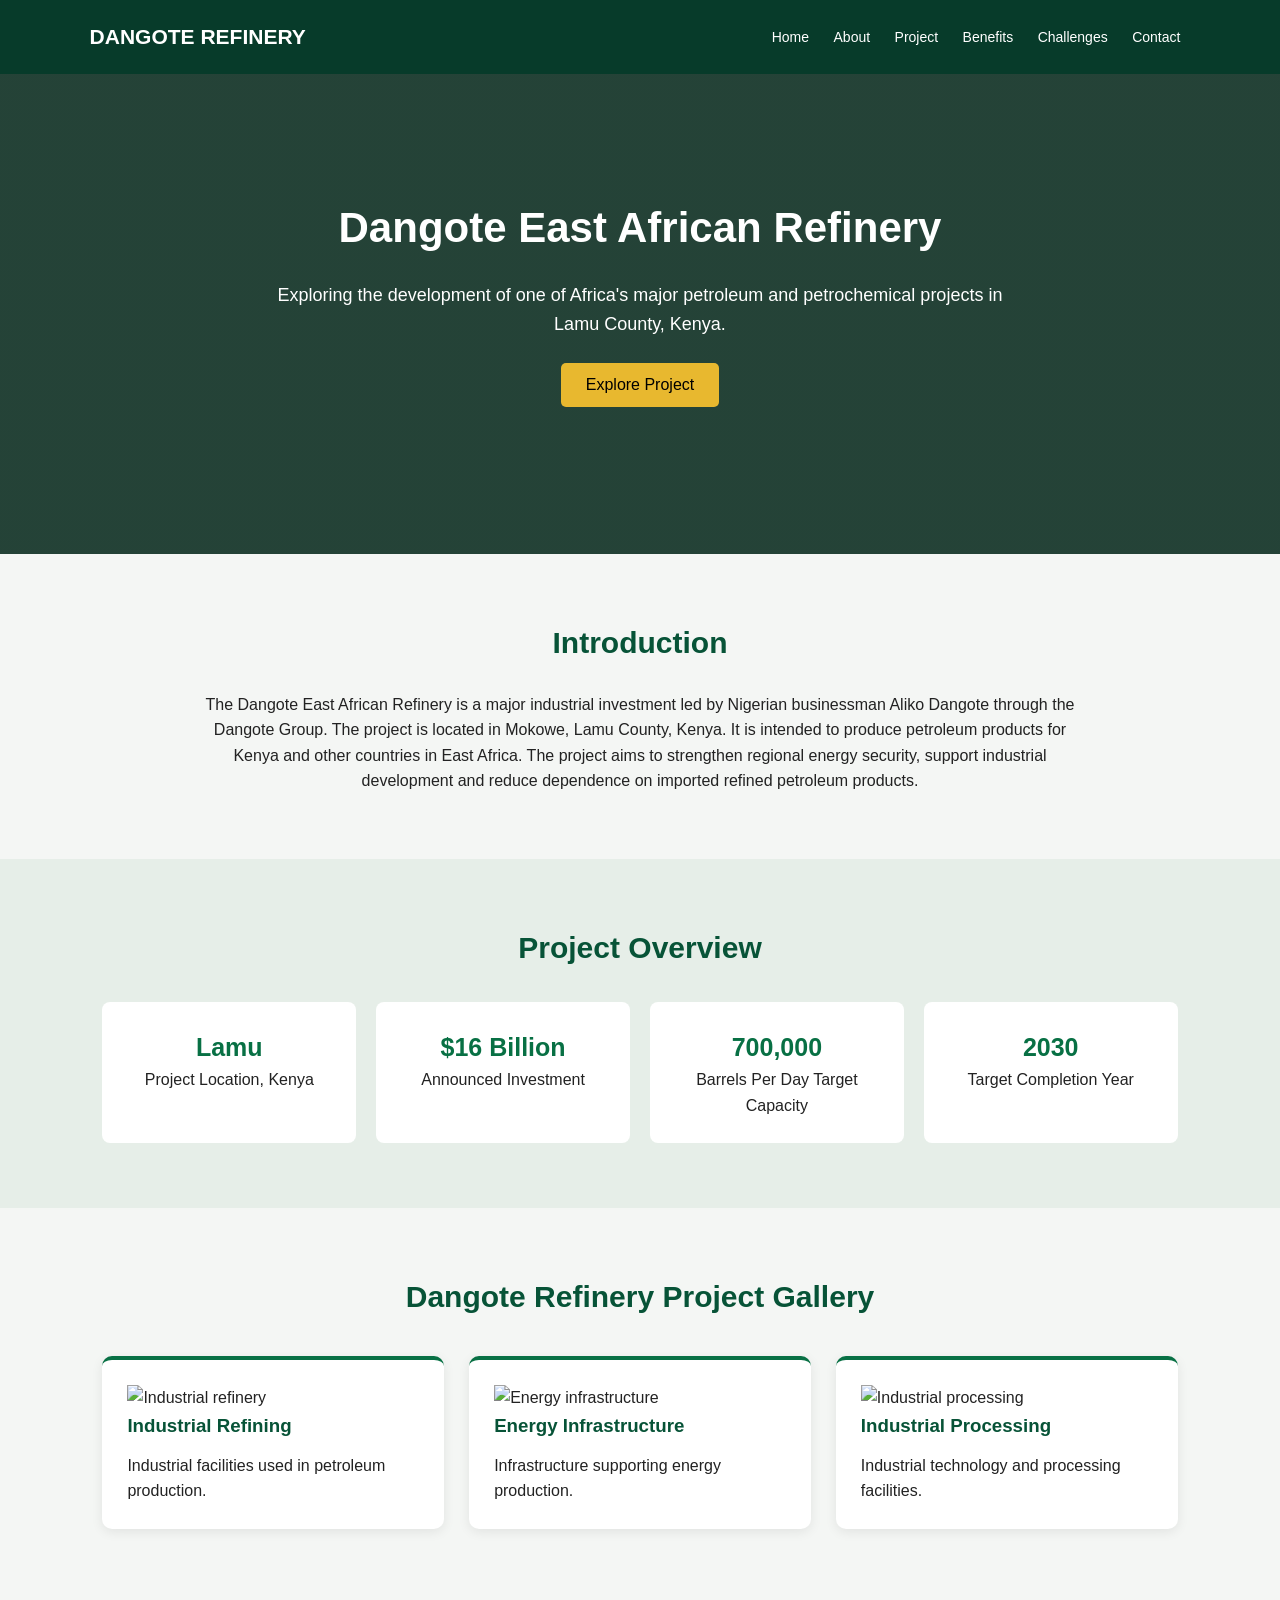
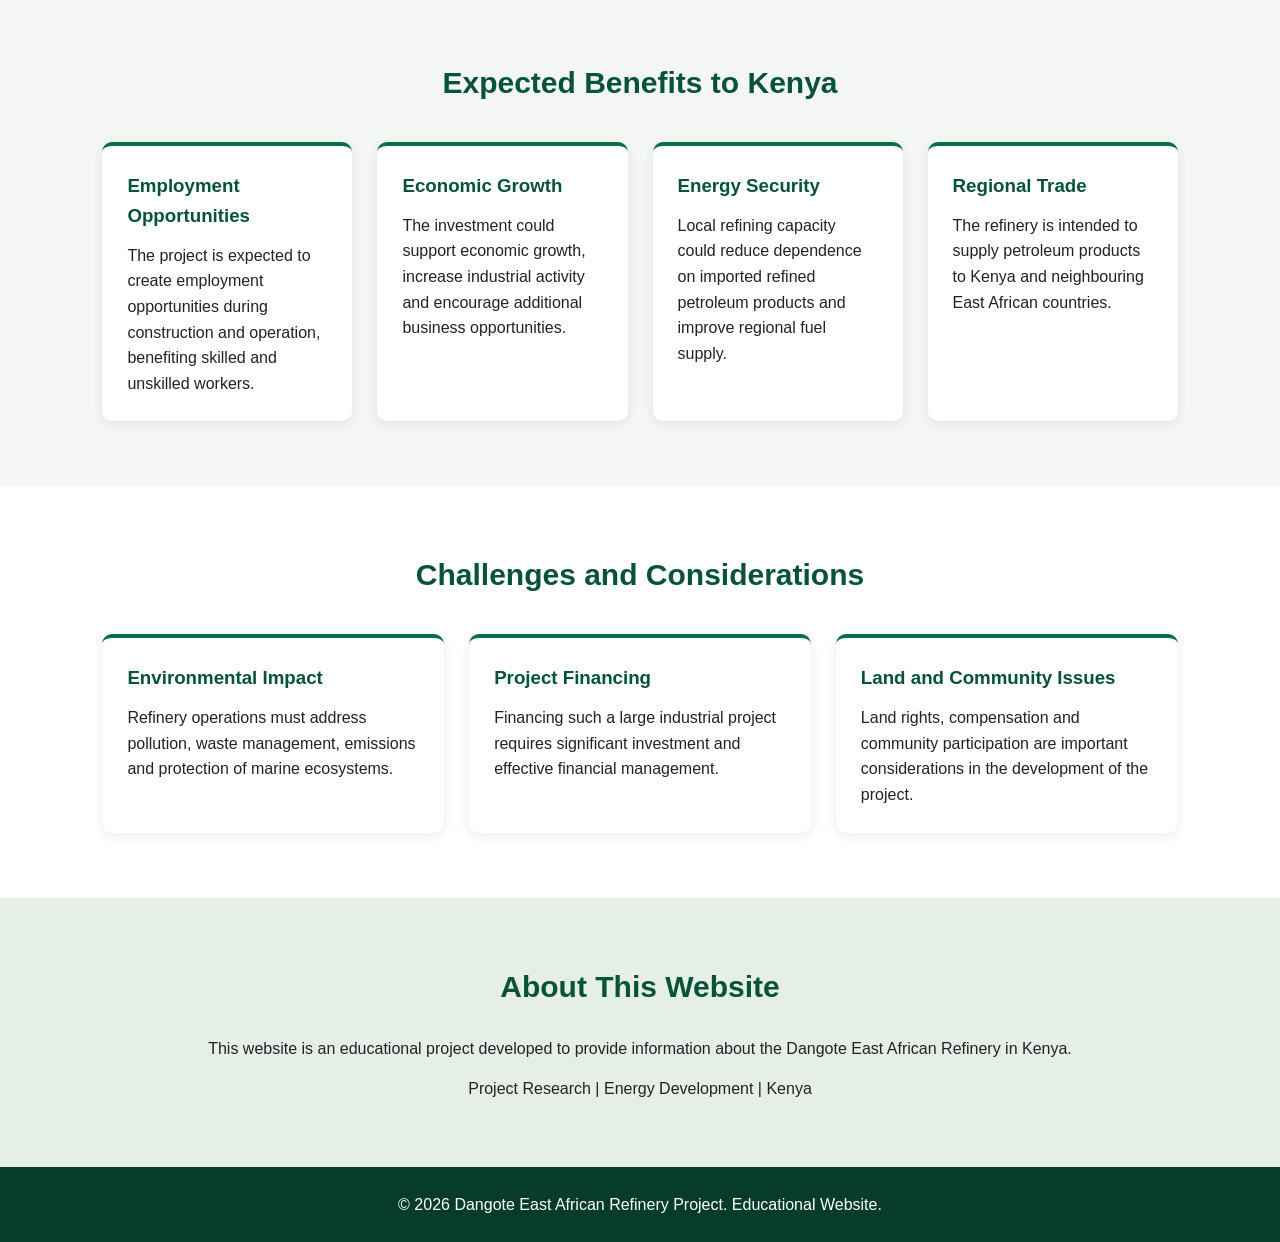
==== index.html @ 7152040c "first commit" ====
<!DOCTYPE html>
<html lang="en">
<head>
    <meta charset="UTF-8">
    <meta name="viewport" content="width=device-width, initial-scale=1.0">
    <title>Dangote East African Refinery | Kenya</title>

    <style>
        * {
            margin: 0;
            padding: 0;
            box-sizing: border-box;
            scroll-behavior: smooth;
        }

        body {
            font-family: Arial, sans-serif;
            background-color: #f4f6f4;
            color: #222;
            line-height: 1.6;
        }

        header {
            background-color: #073b2a;
            color: white;
            padding: 20px 7%;
            display: flex;
            justify-content: space-between;
            align-items: center;
            flex-wrap: wrap;
        }

        header h2 {
            font-size: 21px;
        }

        nav a {
            color: white;
            text-decoration: none;
            margin: 0 10px;
            font-size: 14px;
        }

        nav a:hover {
            color: #f5c542;
        }

        .hero {
            min-height: 480px;
            background: linear-gradient(
                rgba(0, 35, 22, 0.85),
                rgba(0, 35, 22, 0.85)
            ), url();

            background-size: cover;
            background-position: center;
            color: white;
            text-align: center;
            padding: 120px 20px;
        }

        .hero h1 {
            font-size: 42px;
            margin-bottom: 20px;
        }

        .hero p {
            font-size: 18px;
            max-width: 750px;
            margin: auto;
        }

        .hero button {
            margin-top: 25px;
            padding: 13px 25px;
            background-color: #e8b82f;
            border: none;
            border-radius: 5px;
            font-size: 16px;
            cursor: pointer;
        }

        .hero button:hover {
            background-color: white;
        }

        section {
            padding: 65px 8%;
        }

        section h2 {
            text-align: center;
            color: #075337;
            font-size: 30px;
            margin-bottom: 25px;
        }

        .intro {
            text-align: center;
            max-width: 900px;
            margin: auto;
        }

        .cards {
            display: grid;
            grid-template-columns: repeat(auto-fit, minmax(220px, 1fr));
            gap: 25px;
            margin-top: 35px;
        }

        .card {
            background: white;
            padding: 25px;
            border-radius: 10px;
            box-shadow: 0 3px 12px rgba(0,0,0,0.08);
            border-top: 4px solid #087044;
        }

        .card h3 {
            color: #075337;
            margin-bottom: 12px;
        }

        .facts {
            background-color: #e6eee8;
        }

        .project-info {
            display: grid;
            grid-template-columns: repeat(auto-fit, minmax(180px, 1fr));
            gap: 20px;
            text-align: center;
            margin-top: 30px;
        }

        .fact {
            background: white;
            padding: 25px;
            border-radius: 8px;
        }

        .fact h3 {
            color: #087044;
            font-size: 25px;
        }

        .challenges {
            background-color: white;
        }

        .contact {
            background-color: #e6eee8;
            text-align: center;
        }

        footer {
            background-color: #073b2a;
            color: white;
            text-align: center;
            padding: 25px;
        }

        @media(max-width: 700px) {
            header {
                flex-direction: column;
                gap: 15px;
            }

            nav {
                text-align: center;
            }

            nav a {
                display: inline-block;
                margin: 5px;
            }

            .hero h1 {
                font-size: 30px;
            }
        }
    </style>
</head>

<body>

    <!-- Navigation -->
    <header>
        <h2>DANGOTE REFINERY</h2>

        <nav>
            <a href="#home">Home</a>
            <a href="#about">About</a>
            <a href="#project">Project</a>
            <a href="#benefits">Benefits</a>
            <a href="#challenges">Challenges</a>
            <a href="#contact">Contact</a>
        </nav>
    </header>

    <!-- Homepage -->
    <div class="hero" id="home">
        <h1>Dangote East African Refinery</h1>

        <p>
            Exploring the development of one of Africa's
            major petroleum and petrochemical projects
            in Lamu County, Kenya.
        </p>

        <button onclick="document.getElementById('about').scrollIntoView()">
            Explore Project
        </button>
    </div>

    <!-- Introduction -->
    <section id="about">
        <h2>Introduction</h2>

        <div class="intro">
            <p>
                The Dangote East African Refinery is a major
                industrial investment led by Nigerian businessman
                Aliko Dangote through the Dangote Group.

                The project is located in Mokowe, Lamu County,
                Kenya. It is intended to produce petroleum products
                for Kenya and other countries in East Africa.

                The project aims to strengthen regional energy
                security, support industrial development and
                reduce dependence on imported refined petroleum
                products.
            </p>
        </div>
    </section>

    <!-- Project Information -->
    <section class="facts" id="project">
        <h2>Project Overview</h2>

        <div class="project-info">

            <div class="fact">
                <h3>Lamu</h3>
                <p>Project Location, Kenya</p>
            </div>

            <div class="fact">
                <h3>$16 Billion</h3>
                <p>Announced Investment</p>
            </div>

            <div class="fact">
                <h3>700,000</h3>
                <p>Barrels Per Day Target Capacity</p>
            </div>

            <div class="fact">
                <h3>2030</h3>
                <p>Target Completion Year</p>
            </div>

        </div>
    </section>
<!-- REFINERY PROJECT GALLERY -->
<section id="gallery">

    <h2>Dangote Refinery Project Gallery</h2>

    <div class="cards">

        <div class="card">
            <img src="https://images.unsplash.com/photo-1513828583688-c52646e2e2af?w=800"
                 alt="Industrial refinery"
                 style="width:100%; height:230px; object-fit:cover;">

            <h3>Industrial Refining</h3>
            <p>Industrial facilities used in petroleum production.</p>
        </div>

        <div class="card">
            <img src="https://images.unsplash.com/photo-1473341304170-971dccb5ac1e?w=800"
                 alt="Energy infrastructure"
                 style="width:100%; height:230px; object-fit:cover;">

            <h3>Energy Infrastructure</h3>
            <p>Infrastructure supporting energy production.</p>
        </div>

        <div class="card">
            <img src="https://images.unsplash.com/photo-1567789884554-0b844b597180?w=800"
                 alt="Industrial processing"
                 style="width:100%; height:230px; object-fit:cover;">

            <h3>Industrial Processing</h3>
            <p>Industrial technology and processing facilities.</p>
        </div>

    </div>

</section>
    <!-- Benefits -->
    <section id="benefits">
        <h2>Expected Benefits to Kenya</h2>

        <div class="cards">

            <div class="card">
                <h3>Employment Opportunities</h3>
                <p>
                    The project is expected to create employment
                    opportunities during construction and
                    operation, benefiting skilled and unskilled workers.
                </p>
            </div>

            <div class="card">
                <h3>Economic Growth</h3>
                <p>
                    The investment could support economic growth,
                    increase industrial activity and encourage
                    additional business opportunities.
                </p>
            </div>

            <div class="card">
                <h3>Energy Security</h3>
                <p>
                    Local refining capacity could reduce dependence
                    on imported refined petroleum products and
                    improve regional fuel supply.
                </p>
            </div>

            <div class="card">
                <h3>Regional Trade</h3>
                <p>
                    The refinery is intended to supply petroleum
                    products to Kenya and neighbouring East African
                    countries.
                </p>
            </div>

        </div>
    </section>

    <!-- Challenges -->
    <section class="challenges" id="challenges">
        <h2>Challenges and Considerations</h2>

        <div class="cards">

            <div class="card">
                <h3>Environmental Impact</h3>
                <p>
                    Refinery operations must address pollution,
                    waste management, emissions and protection
                    of marine ecosystems.
                </p>
            </div>

            <div class="card">
                <h3>Project Financing</h3>
                <p>
                    Financing such a large industrial project
                    requires significant investment and effective
                    financial management.
                </p>
            </div>

            <div class="card">
                <h3>Land and Community Issues</h3>
                <p>
                    Land rights, compensation and community
                    participation are important considerations
                    in the development of the project.
                </p>
            </div>

        </div>
    </section>

    <!-- Contact -->
    <section class="contact" id="contact">
        <h2>About This Website</h2>

        <p>
            This website is an educational project developed
            to provide information about the Dangote East
            African Refinery in Kenya.
        </p>

        <p style="margin-top:15px;">
            Project Research | Energy Development | Kenya
        </p>
    </section>

    <!-- Footer -->
    <footer>
        <p>
            &copy; 2026 Dangote East African Refinery Project.
            Educational Website.
        </p>
    </footer>

</body>
</html>
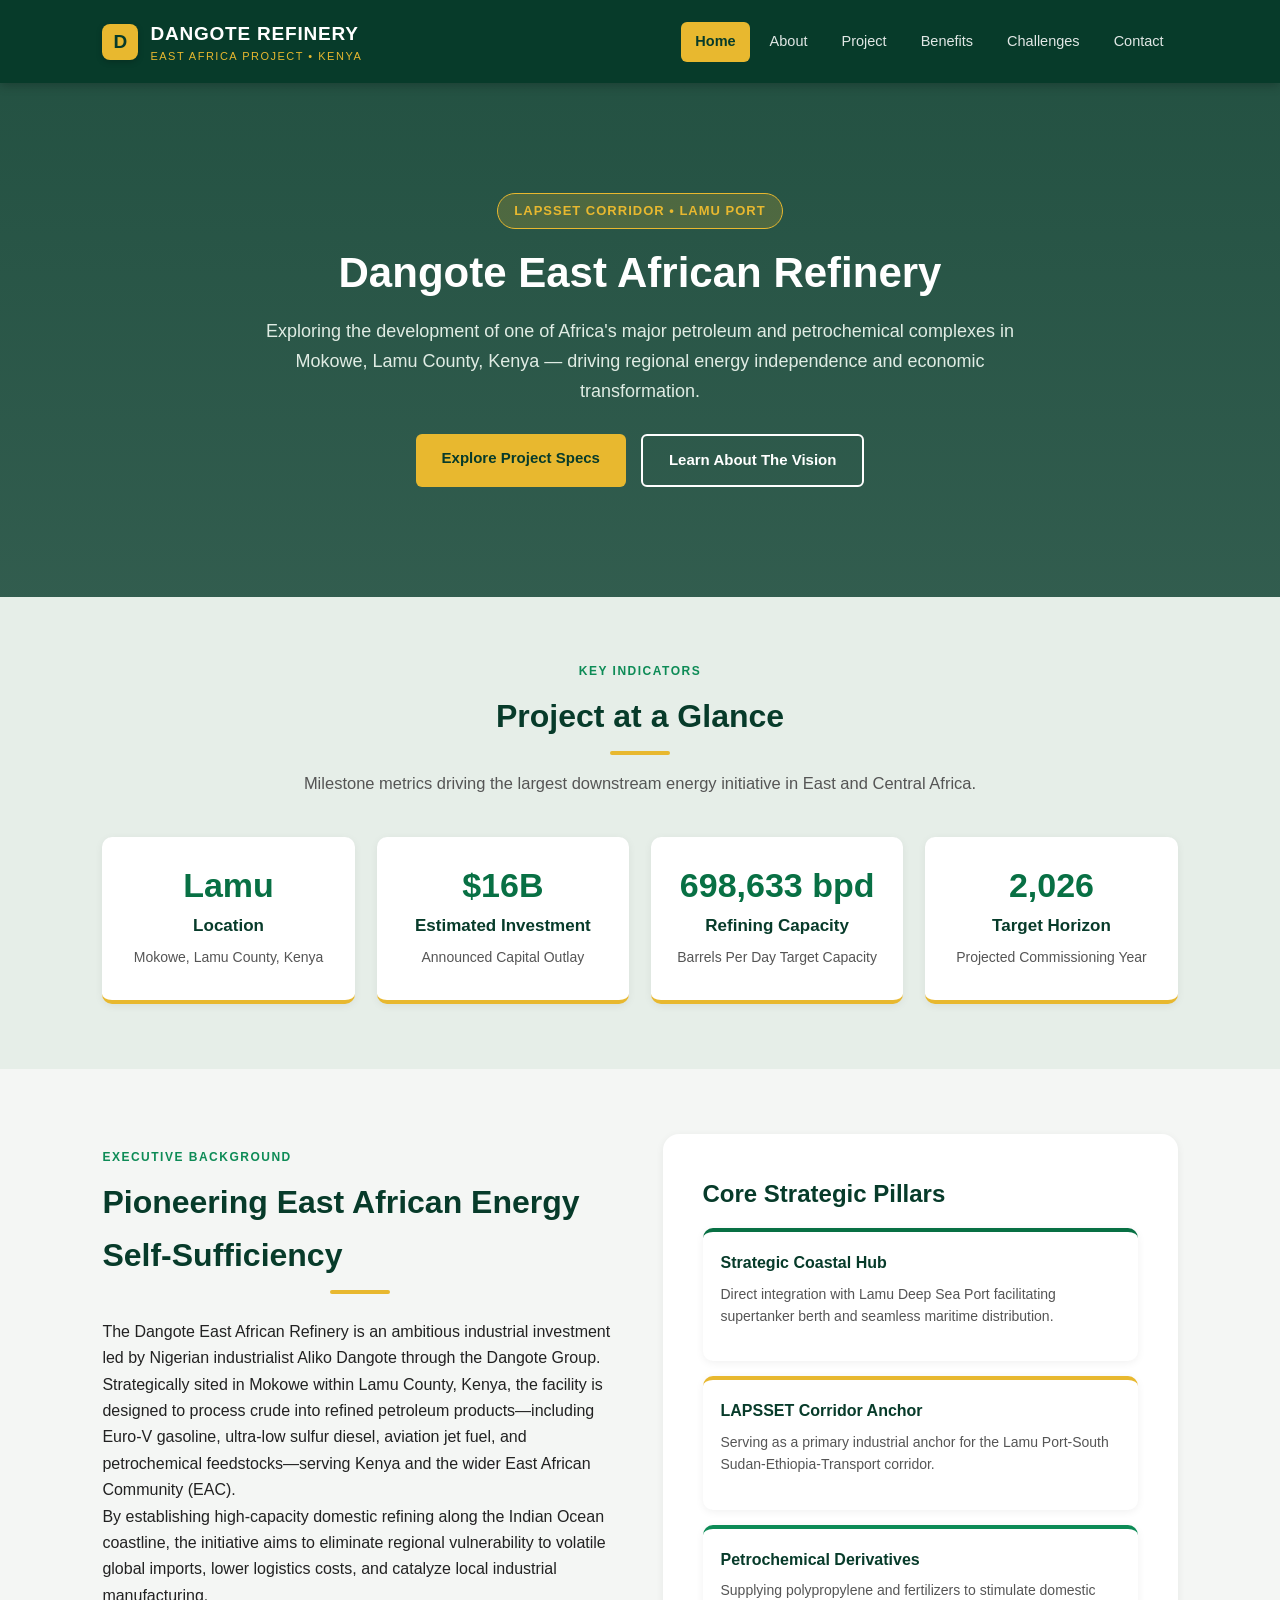
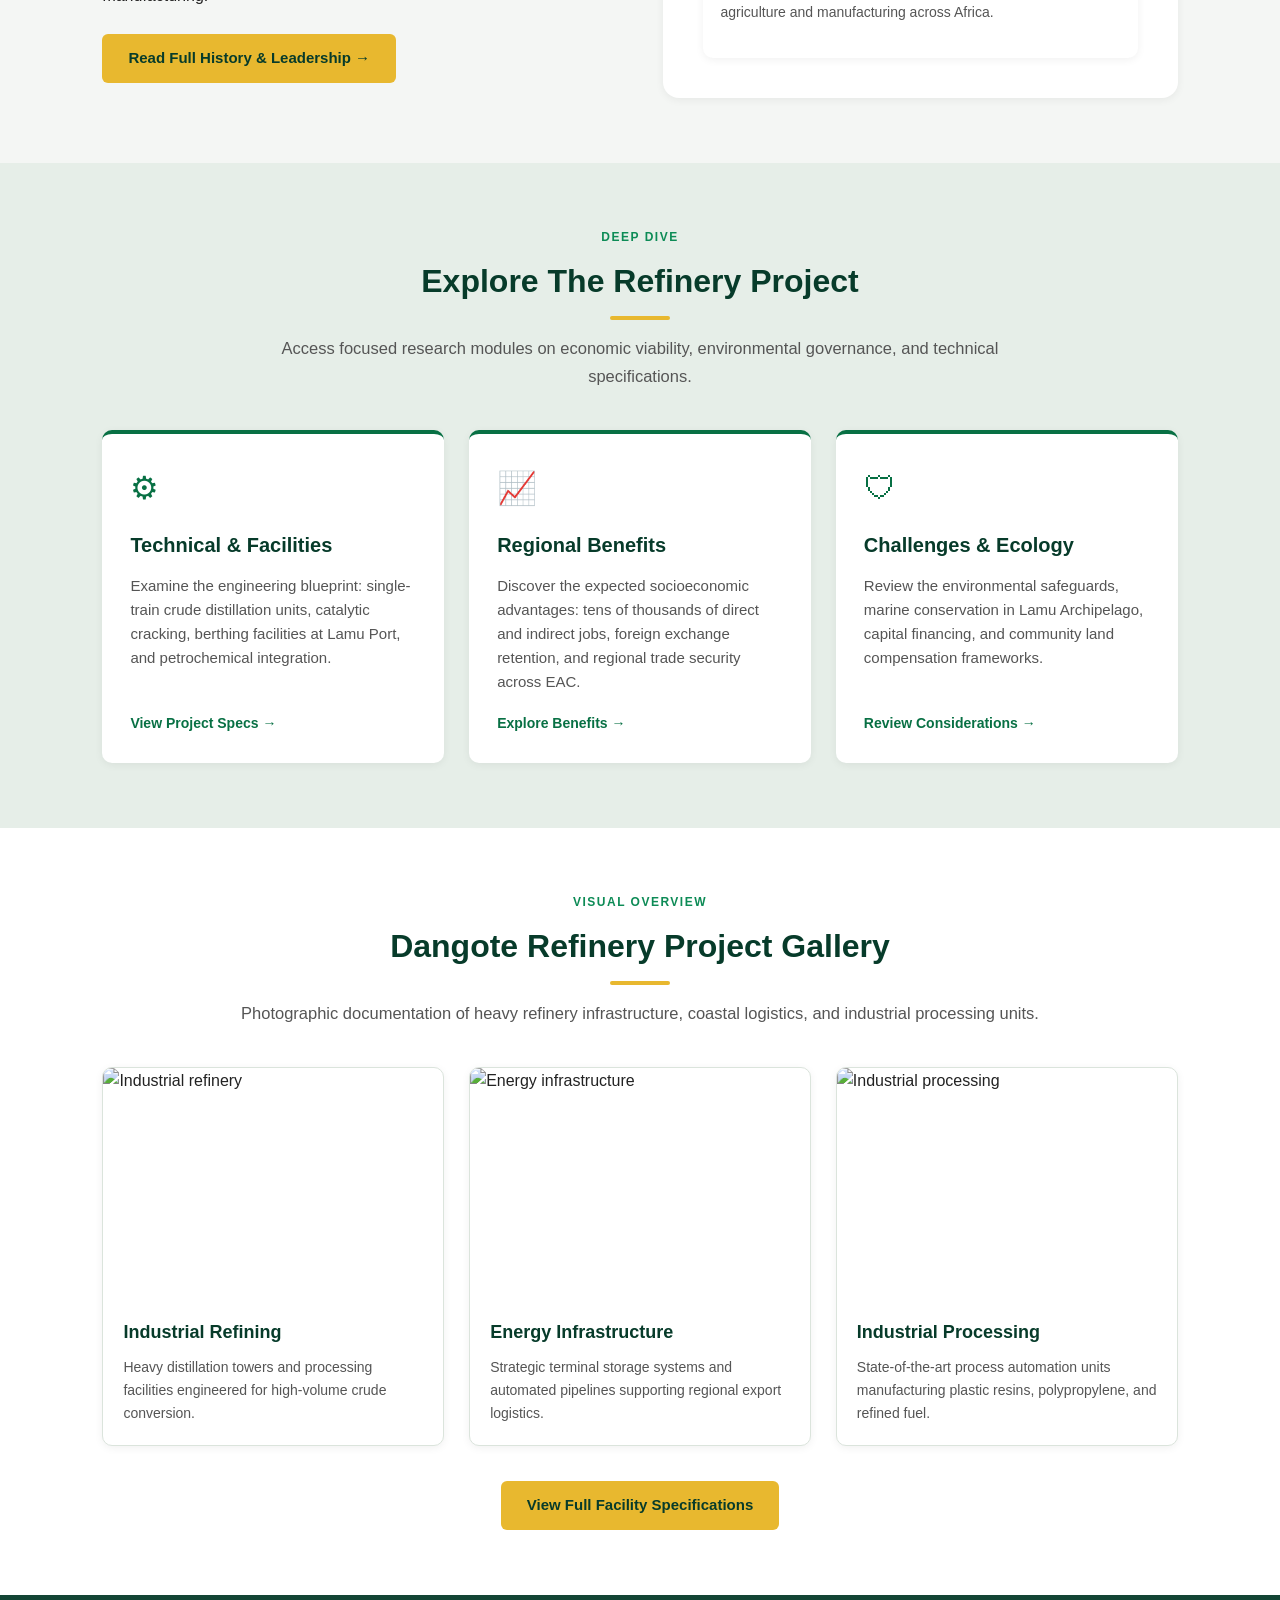
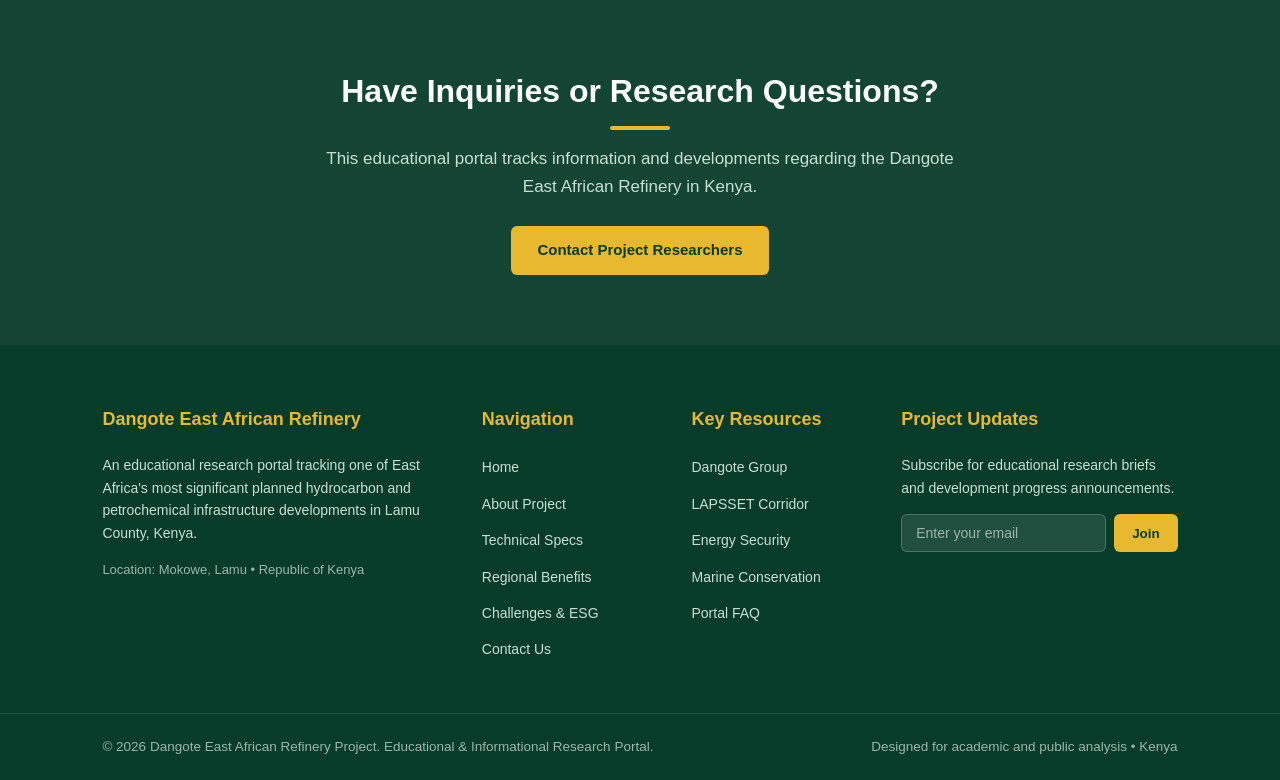
==== commit 236f7af0: "update code" ====
--- a/index.html
+++ b/index.html
@@ -4,405 +4,292 @@
     <meta charset="UTF-8">
     <meta name="viewport" content="width=device-width, initial-scale=1.0">
     <title>Dangote East African Refinery | Kenya</title>
-
-    <style>
-        * {
-            margin: 0;
-            padding: 0;
-            box-sizing: border-box;
-            scroll-behavior: smooth;
-        }
-
-        body {
-            font-family: Arial, sans-serif;
-            background-color: #f4f6f4;
-            color: #222;
-            line-height: 1.6;
-        }
-
-        header {
-            background-color: #073b2a;
-            color: white;
-            padding: 20px 7%;
-            display: flex;
-            justify-content: space-between;
-            align-items: center;
-            flex-wrap: wrap;
-        }
-
-        header h2 {
-            font-size: 21px;
-        }
-
-        nav a {
-            color: white;
-            text-decoration: none;
-            margin: 0 10px;
-            font-size: 14px;
-        }
-
-        nav a:hover {
-            color: #f5c542;
-        }
-
-        .hero {
-            min-height: 480px;
-            background: linear-gradient(
-                rgba(0, 35, 22, 0.85),
-                rgba(0, 35, 22, 0.85)
-            ), url();
-
-            background-size: cover;
-            background-position: center;
-            color: white;
-            text-align: center;
-            padding: 120px 20px;
-        }
-
-        .hero h1 {
-            font-size: 42px;
-            margin-bottom: 20px;
-        }
-
-        .hero p {
-            font-size: 18px;
-            max-width: 750px;
-            margin: auto;
-        }
-
-        .hero button {
-            margin-top: 25px;
-            padding: 13px 25px;
-            background-color: #e8b82f;
-            border: none;
-            border-radius: 5px;
-            font-size: 16px;
-            cursor: pointer;
-        }
-
-        .hero button:hover {
-            background-color: white;
-        }
-
-        section {
-            padding: 65px 8%;
-        }
-
-        section h2 {
-            text-align: center;
-            color: #075337;
-            font-size: 30px;
-            margin-bottom: 25px;
-        }
-
-        .intro {
-            text-align: center;
-            max-width: 900px;
-            margin: auto;
-        }
-
-        .cards {
-            display: grid;
-            grid-template-columns: repeat(auto-fit, minmax(220px, 1fr));
-            gap: 25px;
-            margin-top: 35px;
-        }
-
-        .card {
-            background: white;
-            padding: 25px;
-            border-radius: 10px;
-            box-shadow: 0 3px 12px rgba(0,0,0,0.08);
-            border-top: 4px solid #087044;
-        }
-
-        .card h3 {
-            color: #075337;
-            margin-bottom: 12px;
-        }
-
-        .facts {
-            background-color: #e6eee8;
-        }
-
-        .project-info {
-            display: grid;
-            grid-template-columns: repeat(auto-fit, minmax(180px, 1fr));
-            gap: 20px;
-            text-align: center;
-            margin-top: 30px;
-        }
-
-        .fact {
-            background: white;
-            padding: 25px;
-            border-radius: 8px;
-        }
-
-        .fact h3 {
-            color: #087044;
-            font-size: 25px;
-        }
-
-        .challenges {
-            background-color: white;
-        }
-
-        .contact {
-            background-color: #e6eee8;
-            text-align: center;
-        }
-
-        footer {
-            background-color: #073b2a;
-            color: white;
-            text-align: center;
-            padding: 25px;
-        }
-
-        @media(max-width: 700px) {
-            header {
-                flex-direction: column;
-                gap: 15px;
-            }
-
-            nav {
-                text-align: center;
-            }
-
-            nav a {
-                display: inline-block;
-                margin: 5px;
-            }
-
-            .hero h1 {
-                font-size: 30px;
-            }
-        }
-    </style>
+    <meta name="description" content="Exploring the development of one of Africa's major petroleum and petrochemical projects in Lamu County, Kenya.">
+    <!-- Separate Stylesheet -->
+    <link rel="stylesheet" href="css/style.css">
 </head>
-
 <body>
 
-    <!-- Navigation -->
+    <!-- Navigation Header -->
     <header>
-        <h2>DANGOTE REFINERY</h2>
+        <a href="index.html" class="brand-container">
+            <div class="brand-icon">D</div>
+            <div class="brand-text">
+                <h2>DANGOTE REFINERY</h2>
+                <span>East Africa Project &bull; Kenya</span>
+            </div>
+        </a>
+
+        <button class="mobile-toggle" aria-label="Toggle navigation" aria-expanded="false">
+            <span></span>
+            <span></span>
+            <span></span>
+        </button>
 
         <nav>
-            <a href="#home">Home</a>
-            <a href="#about">About</a>
-            <a href="#project">Project</a>
-            <a href="#benefits">Benefits</a>
-            <a href="#challenges">Challenges</a>
-            <a href="#contact">Contact</a>
+            <a href="index.html" class="active">Home</a>
+            <a href="about.html">About</a>
+            <a href="project.html">Project</a>
+            <a href="benefits.html">Benefits</a>
+            <a href="challenges.html">Challenges</a>
+            <a href="contact.html">Contact</a>
         </nav>
     </header>
 
-    <!-- Homepage -->
-    <div class="hero" id="home">
+    <!-- Homepage Hero -->
+    <section class="hero" id="home">
+        <span class="hero-badge">LAPSSET Corridor &bull; Lamu Port</span>
         <h1>Dangote East African Refinery</h1>
-
         <p>
-            Exploring the development of one of Africa's
-            major petroleum and petrochemical projects
-            in Lamu County, Kenya.
+            Exploring the development of one of Africa's major petroleum and petrochemical 
+            complexes in Mokowe, Lamu County, Kenya — driving regional energy independence 
+            and economic transformation.
         </p>
-
-        <button onclick="document.getElementById('about').scrollIntoView()">
-            Explore Project
-        </button>
+        <div class="hero-buttons">
+            <a href="project.html" class="btn btn-primary">Explore Project Specs</a>
+            <a href="about.html" class="btn btn-secondary">Learn About The Vision</a>
+        </div>
+    </section>
+
+    <!-- Project Metrics Overview -->
+    <section class="facts" id="project-overview">
+        <div class="section-header">
+            <span class="section-subtitle">Key Indicators</span>
+            <h2>Project at a Glance</h2>
+            <p>Milestone metrics driving the largest downstream energy initiative in East and Central Africa.</p>
+        </div>
+
+        <div class="project-info">
+            <div class="fact">
+                <div class="fact-number">Lamu</div>
+                <div class="fact-title">Location</div>
+                <p>Mokowe, Lamu County, Kenya</p>
+            </div>
+
+            <div class="fact">
+                <div class="fact-number stat-counter" data-target="16" data-prefix="$" data-suffix="B">$16B</div>
+                <div class="fact-title">Estimated Investment</div>
+                <p>Announced Capital Outlay</p>
+            </div>
+
+            <div class="fact">
+                <div class="fact-number stat-counter" data-target="700000" data-suffix=" bpd">700,000 bpd</div>
+                <div class="fact-title">Refining Capacity</div>
+                <p>Barrels Per Day Target Capacity</p>
+            </div>
+
+            <div class="fact">
+                <div class="fact-number stat-counter" data-target="2030">2030</div>
+                <div class="fact-title">Target Horizon</div>
+                <p>Projected Commissioning Year</p>
+            </div>
+        </div>
+    </section>
+
+    <!-- Introduction / Summary -->
+    <section id="about">
+        <div class="two-col">
+            <div>
+                <span class="section-subtitle">Executive Background</span>
+                <h2 style="text-align: left; margin-bottom: 25px;">Pioneering East African Energy Self-Sufficiency</h2>
+                <p>
+                    The Dangote East African Refinery is an ambitious industrial investment led by 
+                    Nigerian industrialist Aliko Dangote through the Dangote Group.
+                </p>
+                <p>
+                    Strategically sited in Mokowe within Lamu County, Kenya, the facility is designed to 
+                    process crude into refined petroleum products—including Euro-V gasoline, ultra-low sulfur diesel, 
+                    aviation jet fuel, and petrochemical feedstocks—serving Kenya and the wider East African Community (EAC).
+                </p>
+                <p>
+                    By establishing high-capacity domestic refining along the Indian Ocean coastline, 
+                    the initiative aims to eliminate regional vulnerability to volatile global imports, lower logistics costs, 
+                    and catalyze local industrial manufacturing.
+                </p>
+                <div style="margin-top: 25px;">
+                    <a href="about.html" class="btn btn-primary">Read Full History &amp; Leadership &rarr;</a>
+                </div>
+            </div>
+
+            <div class="content-block" style="margin-bottom: 0;">
+                <h3>Core Strategic Pillars</h3>
+                <div class="cards" style="grid-template-columns: 1fr; margin-top: 15px; gap: 15px;">
+                    <div class="card" style="padding: 18px; border-top-color: var(--primary);">
+                        <h4 style="color: var(--primary-dark); margin-bottom: 6px;">Strategic Coastal Hub</h4>
+                        <p style="font-size: 14px;">Direct integration with Lamu Deep Sea Port facilitating supertanker berth and seamless maritime distribution.</p>
+                    </div>
+                    <div class="card" style="padding: 18px; border-top-color: var(--accent-gold);">
+                        <h4 style="color: var(--primary-dark); margin-bottom: 6px;">LAPSSET Corridor Anchor</h4>
+                        <p style="font-size: 14px;">Serving as a primary industrial anchor for the Lamu Port-South Sudan-Ethiopia-Transport corridor.</p>
+                    </div>
+                    <div class="card" style="padding: 18px; border-top-color: var(--primary-light);">
+                        <h4 style="color: var(--primary-dark); margin-bottom: 6px;">Petrochemical Derivatives</h4>
+                        <p style="font-size: 14px;">Supplying polypropylene and fertilizers to stimulate domestic agriculture and manufacturing across Africa.</p>
+                    </div>
+                </div>
+            </div>
+        </div>
+    </section>
+
+    <!-- Exploratory Sections / Cards -->
+    <section style="background-color: var(--bg-muted);">
+        <div class="section-header">
+            <span class="section-subtitle">Deep Dive</span>
+            <h2>Explore The Refinery Project</h2>
+            <p>Access focused research modules on economic viability, environmental governance, and technical specifications.</p>
+        </div>
+
+        <div class="cards">
+            <div class="card">
+                <div class="card-icon">&#9881;</div>
+                <h3>Technical &amp; Facilities</h3>
+                <p>
+                    Examine the engineering blueprint: single-train crude distillation units, catalytic cracking, 
+                    berthing facilities at Lamu Port, and petrochemical integration.
+                </p>
+                <a href="project.html" class="card-link">View Project Specs &rarr;</a>
+            </div>
+
+            <div class="card">
+                <div class="card-icon">&#128200;</div>
+                <h3>Regional Benefits</h3>
+                <p>
+                    Discover the expected socioeconomic advantages: tens of thousands of direct and indirect jobs, 
+                    foreign exchange retention, and regional trade security across EAC.
+                </p>
+                <a href="benefits.html" class="card-link">Explore Benefits &rarr;</a>
+            </div>
+
+            <div class="card">
+                <div class="card-icon">&#128737;</div>
+                <h3>Challenges &amp; Ecology</h3>
+                <p>
+                    Review the environmental safeguards, marine conservation in Lamu Archipelago, capital financing, 
+                    and community land compensation frameworks.
+                </p>
+                <a href="challenges.html" class="card-link">Review Considerations &rarr;</a>
+            </div>
+        </div>
+    </section>
+
+    <!-- Refinery Gallery -->
+    <section class="gallery-section" id="gallery">
+        <div class="section-header">
+            <span class="section-subtitle">Visual Overview</span>
+            <h2>Dangote Refinery Project Gallery</h2>
+            <p>Photographic documentation of heavy refinery infrastructure, coastal logistics, and industrial processing units.</p>
+        </div>
+
+        <div class="gallery-grid">
+            <div class="gallery-card">
+                <div class="gallery-img-container" data-caption="Industrial Refining - Advanced distillation units for refined petroleum fuels">
+                    <img src="https://images.unsplash.com/photo-1513828583688-c52646e2e2af?w=800" alt="Industrial refinery">
+                    <div class="gallery-overlay">Click to enlarge</div>
+                </div>
+                <div class="gallery-body">
+                    <h3>Industrial Refining</h3>
+                    <p>Heavy distillation towers and processing facilities engineered for high-volume crude conversion.</p>
+                </div>
+            </div>
+
+            <div class="gallery-card">
+                <div class="gallery-img-container" data-caption="Energy Infrastructure - High capacity storage tanks and pipeline networks">
+                    <img src="https://images.unsplash.com/photo-1473341304170-971dccb5ac1e?w=800" alt="Energy infrastructure">
+                    <div class="gallery-overlay">Click to enlarge</div>
+                </div>
+                <div class="gallery-body">
+                    <h3>Energy Infrastructure</h3>
+                    <p>Strategic terminal storage systems and automated pipelines supporting regional export logistics.</p>
+                </div>
+            </div>
+
+            <div class="gallery-card">
+                <div class="gallery-img-container" data-caption="Petrochemical Processing - Fluidized catalytic cracking and polymer units">
+                    <img src="https://images.unsplash.com/photo-1567789884554-0b844b597180?w=800" alt="Industrial processing">
+                    <div class="gallery-overlay">Click to enlarge</div>
+                </div>
+                <div class="gallery-body">
+                    <h3>Industrial Processing</h3>
+                    <p>State-of-the-art process automation units manufacturing plastic resins, polypropylene, and refined fuel.</p>
+                </div>
+            </div>
+        </div>
+
+        <div style="text-align: center; margin-top: 35px;">
+            <a href="project.html#specs" class="btn btn-primary">View Full Facility Specifications</a>
+        </div>
+    </section>
+
+    <!-- Call to Action Banner -->
+    <section style="background: linear-gradient(rgba(7, 59, 42, 0.95), rgba(7, 59, 42, 0.95)), url('https://images.unsplash.com/photo-1513828583688-c52646e2e2af?w=1200') center/cover; color: white; text-align: center; padding: 70px 8%;">
+        <h2 style="color: white; margin-bottom: 15px;">Have Inquiries or Research Questions?</h2>
+        <p style="color: #cadfd4; max-width: 650px; margin: 0 auto 25px; font-size: 17px;">
+            This educational portal tracks information and developments regarding the Dangote East African Refinery in Kenya.
+        </p>
+        <a href="contact.html" class="btn btn-primary">Contact Project Researchers</a>
+    </section>
+
+    <!-- Lightbox Modal -->
+    <div id="lightbox-modal" class="lightbox-modal" aria-hidden="true">
+        <span class="lightbox-close">&times;</span>
+        <img class="lightbox-content" src="" alt="Enlarged gallery view">
+        <div class="lightbox-caption"></div>
     </div>
-
-    <!-- Introduction -->
-    <section id="about">
-        <h2>Introduction</h2>
-
-        <div class="intro">
-            <p>
-                The Dangote East African Refinery is a major
-                industrial investment led by Nigerian businessman
-                Aliko Dangote through the Dangote Group.
-
-                The project is located in Mokowe, Lamu County,
-                Kenya. It is intended to produce petroleum products
-                for Kenya and other countries in East Africa.
-
-                The project aims to strengthen regional energy
-                security, support industrial development and
-                reduce dependence on imported refined petroleum
-                products.
-            </p>
-        </div>
-    </section>
-
-    <!-- Project Information -->
-    <section class="facts" id="project">
-        <h2>Project Overview</h2>
-
-        <div class="project-info">
-
-            <div class="fact">
-                <h3>Lamu</h3>
-                <p>Project Location, Kenya</p>
-            </div>
-
-            <div class="fact">
-                <h3>$16 Billion</h3>
-                <p>Announced Investment</p>
-            </div>
-
-            <div class="fact">
-                <h3>700,000</h3>
-                <p>Barrels Per Day Target Capacity</p>
-            </div>
-
-            <div class="fact">
-                <h3>2030</h3>
-                <p>Target Completion Year</p>
-            </div>
-
-        </div>
-    </section>
-<!-- REFINERY PROJECT GALLERY -->
-<section id="gallery">
-
-    <h2>Dangote Refinery Project Gallery</h2>
-
-    <div class="cards">
-
-        <div class="card">
-            <img src="https://images.unsplash.com/photo-1513828583688-c52646e2e2af?w=800"
-                 alt="Industrial refinery"
-                 style="width:100%; height:230px; object-fit:cover;">
-
-            <h3>Industrial Refining</h3>
-            <p>Industrial facilities used in petroleum production.</p>
-        </div>
-
-        <div class="card">
-            <img src="https://images.unsplash.com/photo-1473341304170-971dccb5ac1e?w=800"
-                 alt="Energy infrastructure"
-                 style="width:100%; height:230px; object-fit:cover;">
-
-            <h3>Energy Infrastructure</h3>
-            <p>Infrastructure supporting energy production.</p>
-        </div>
-
-        <div class="card">
-            <img src="https://images.unsplash.com/photo-1567789884554-0b844b597180?w=800"
-                 alt="Industrial processing"
-                 style="width:100%; height:230px; object-fit:cover;">
-
-            <h3>Industrial Processing</h3>
-            <p>Industrial technology and processing facilities.</p>
-        </div>
-
-    </div>
-
-</section>
-    <!-- Benefits -->
-    <section id="benefits">
-        <h2>Expected Benefits to Kenya</h2>
-
-        <div class="cards">
-
-            <div class="card">
-                <h3>Employment Opportunities</h3>
-                <p>
-                    The project is expected to create employment
-                    opportunities during construction and
-                    operation, benefiting skilled and unskilled workers.
-                </p>
-            </div>
-
-            <div class="card">
-                <h3>Economic Growth</h3>
-                <p>
-                    The investment could support economic growth,
-                    increase industrial activity and encourage
-                    additional business opportunities.
-                </p>
-            </div>
-
-            <div class="card">
-                <h3>Energy Security</h3>
-                <p>
-                    Local refining capacity could reduce dependence
-                    on imported refined petroleum products and
-                    improve regional fuel supply.
-                </p>
-            </div>
-
-            <div class="card">
-                <h3>Regional Trade</h3>
-                <p>
-                    The refinery is intended to supply petroleum
-                    products to Kenya and neighbouring East African
-                    countries.
-                </p>
-            </div>
-
-        </div>
-    </section>
-
-    <!-- Challenges -->
-    <section class="challenges" id="challenges">
-        <h2>Challenges and Considerations</h2>
-
-        <div class="cards">
-
-            <div class="card">
-                <h3>Environmental Impact</h3>
-                <p>
-                    Refinery operations must address pollution,
-                    waste management, emissions and protection
-                    of marine ecosystems.
-                </p>
-            </div>
-
-            <div class="card">
-                <h3>Project Financing</h3>
-                <p>
-                    Financing such a large industrial project
-                    requires significant investment and effective
-                    financial management.
-                </p>
-            </div>
-
-            <div class="card">
-                <h3>Land and Community Issues</h3>
-                <p>
-                    Land rights, compensation and community
-                    participation are important considerations
-                    in the development of the project.
-                </p>
-            </div>
-
-        </div>
-    </section>
-
-    <!-- Contact -->
-    <section class="contact" id="contact">
-        <h2>About This Website</h2>
-
-        <p>
-            This website is an educational project developed
-            to provide information about the Dangote East
-            African Refinery in Kenya.
-        </p>
-
-        <p style="margin-top:15px;">
-            Project Research | Energy Development | Kenya
-        </p>
-    </section>
 
     <!-- Footer -->
     <footer>
-        <p>
-            &copy; 2026 Dangote East African Refinery Project.
-            Educational Website.
-        </p>
+        <div class="footer-top">
+            <div class="footer-col">
+                <h3>Dangote East African Refinery</h3>
+                <p>
+                    An educational research portal tracking one of East Africa's most significant planned 
+                    hydrocarbon and petrochemical infrastructure developments in Lamu County, Kenya.
+                </p>
+                <div style="margin-top: 15px; font-size: 13px; color: #9bb7aa;">
+                    Location: Mokowe, Lamu &bull; Republic of Kenya
+                </div>
+            </div>
+
+            <div class="footer-col">
+                <h3>Navigation</h3>
+                <ul class="footer-links">
+                    <li><a href="index.html">Home</a></li>
+                    <li><a href="about.html">About Project</a></li>
+                    <li><a href="project.html">Technical Specs</a></li>
+                    <li><a href="benefits.html">Regional Benefits</a></li>
+                    <li><a href="challenges.html">Challenges &amp; ESG</a></li>
+                    <li><a href="contact.html">Contact Us</a></li>
+                </ul>
+            </div>
+
+            <div class="footer-col">
+                <h3>Key Resources</h3>
+                <ul class="footer-links">
+                    <li><a href="about.html#dangote-group">Dangote Group</a></li>
+                    <li><a href="project.html#lapsset">LAPSSET Corridor</a></li>
+                    <li><a href="benefits.html#energy-security">Energy Security</a></li>
+                    <li><a href="challenges.html#environment">Marine Conservation</a></li>
+                    <li><a href="contact.html#faq">Portal FAQ</a></li>
+                </ul>
+            </div>
+
+            <div class="footer-col">
+                <h3>Project Updates</h3>
+                <p>Subscribe for educational research briefs and development progress announcements.</p>
+                <form class="newsletter-form">
+                    <input type="email" placeholder="Enter your email" required aria-label="Email address">
+                    <button type="submit">Join</button>
+                </form>
+            </div>
+        </div>
+
+        <div class="footer-bottom">
+            <p>&copy; <span id="current-year">2026</span> Dangote East African Refinery Project. Educational &amp; Informational Research Portal.</p>
+            <p>Designed for academic and public analysis &bull; Kenya</p>
+        </div>
     </footer>
 
+    <!-- Main JavaScript -->
+    <script src="js/main.js"></script>
 </body>
-</html>+</html>
--- a/css/style.css
+++ b/css/style.css
@@ -0,0 +1,1014 @@
+/* ============================================================
+   Dangote East African Refinery - Main Stylesheet
+   ============================================================ */
+
+:root {
+    --primary-dark: #073b2a;
+    --primary: #087044;
+    --primary-light: #0d8b56;
+    --accent-gold: #e8b82f;
+    --accent-gold-hover: #d19e1e;
+    --bg-light: #f4f6f4;
+    --bg-muted: #e6eee8;
+    --bg-white: #ffffff;
+    --text-main: #222222;
+    --text-muted: #555555;
+    --text-light: #f4f6f4;
+    --border-color: #dbe4dc;
+    --shadow-sm: 0 2px 8px rgba(0, 0, 0, 0.06);
+    --shadow-md: 0 4px 18px rgba(0, 0, 0, 0.1);
+    --shadow-lg: 0 10px 30px rgba(0, 0, 0, 0.15);
+    --radius-sm: 6px;
+    --radius-md: 10px;
+    --radius-lg: 16px;
+    --transition: all 0.3s ease;
+}
+
+* {
+    margin: 0;
+    padding: 0;
+    box-sizing: border-box;
+    scroll-behavior: smooth;
+}
+
+body {
+    font-family: -apple-system, BlinkMacSystemFont, "Segoe UI", Roboto, Oxygen, Ubuntu, Cantarell, "Open Sans", "Helvetica Neue", sans-serif;
+    background-color: var(--bg-light);
+    color: var(--text-main);
+    line-height: 1.65;
+    display: flex;
+    flex-direction: column;
+    min-height: 100vh;
+}
+
+/* ============================================================
+   Header & Navigation
+   ============================================================ */
+header {
+    background-color: var(--primary-dark);
+    color: var(--bg-white);
+    padding: 18px 8%;
+    display: flex;
+    justify-content: space-between;
+    align-items: center;
+    position: sticky;
+    top: 0;
+    z-index: 1000;
+    box-shadow: 0 2px 10px rgba(0, 0, 0, 0.25);
+}
+
+.brand-container {
+    display: flex;
+    align-items: center;
+    gap: 12px;
+    text-decoration: none;
+    color: white;
+}
+
+.brand-icon {
+    width: 36px;
+    height: 36px;
+    background: var(--accent-gold);
+    color: var(--primary-dark);
+    border-radius: 8px;
+    display: flex;
+    align-items: center;
+    justify-content: center;
+    font-weight: 900;
+    font-size: 19px;
+    box-shadow: 0 2px 6px rgba(0,0,0,0.2);
+}
+
+.brand-text h2 {
+    font-size: 19px;
+    letter-spacing: 0.8px;
+    font-weight: 700;
+}
+
+.brand-text span {
+    font-size: 11px;
+    text-transform: uppercase;
+    color: var(--accent-gold);
+    letter-spacing: 1.5px;
+    display: block;
+    margin-top: -2px;
+}
+
+nav {
+    display: flex;
+    align-items: center;
+    gap: 6px;
+}
+
+nav a {
+    color: rgba(255, 255, 255, 0.88);
+    text-decoration: none;
+    padding: 8px 14px;
+    font-size: 14.5px;
+    font-weight: 500;
+    border-radius: var(--radius-sm);
+    transition: var(--transition);
+}
+
+nav a:hover {
+    color: var(--accent-gold);
+    background-color: rgba(255, 255, 255, 0.08);
+}
+
+nav a.active {
+    color: var(--primary-dark);
+    background-color: var(--accent-gold);
+    font-weight: 600;
+}
+
+/* Mobile Hamburger Toggle */
+.mobile-toggle {
+    display: none;
+    background: transparent;
+    border: none;
+    cursor: pointer;
+    padding: 6px;
+    color: white;
+}
+
+.mobile-toggle span {
+    display: block;
+    width: 25px;
+    height: 3px;
+    background-color: white;
+    margin: 5px 0;
+    border-radius: 2px;
+    transition: var(--transition);
+}
+
+.mobile-toggle.active span:nth-child(1) {
+    transform: rotate(45deg) translate(6px, 6px);
+}
+.mobile-toggle.active span:nth-child(2) {
+    opacity: 0;
+}
+.mobile-toggle.active span:nth-child(3) {
+    transform: rotate(-45deg) translate(5px, -6px);
+}
+
+/* ============================================================
+   Hero & Page Banners
+   ============================================================ */
+.hero {
+    min-height: 480px;
+    background: linear-gradient(
+        rgba(7, 59, 42, 0.88),
+        rgba(7, 59, 42, 0.82)
+    ), url('https://images.unsplash.com/photo-1513828583688-c52646e2e2af?w=1600') center/cover no-repeat;
+    color: white;
+    text-align: center;
+    padding: 110px 20px;
+    display: flex;
+    flex-direction: column;
+    justify-content: center;
+    align-items: center;
+}
+
+.hero-badge {
+    display: inline-block;
+    background: rgba(232, 184, 47, 0.2);
+    border: 1px solid var(--accent-gold);
+    color: var(--accent-gold);
+    padding: 6px 16px;
+    border-radius: 20px;
+    font-size: 13px;
+    font-weight: 600;
+    text-transform: uppercase;
+    letter-spacing: 1px;
+    margin-bottom: 18px;
+}
+
+.hero h1 {
+    font-size: 42px;
+    margin-bottom: 18px;
+    max-width: 900px;
+    line-height: 1.25;
+}
+
+.hero p {
+    font-size: 18px;
+    max-width: 760px;
+    margin: 0 auto 28px;
+    color: #e0ece4;
+}
+
+.hero-buttons {
+    display: flex;
+    gap: 15px;
+    flex-wrap: wrap;
+    justify-content: center;
+}
+
+.btn {
+    display: inline-block;
+    padding: 12px 26px;
+    font-size: 15px;
+    font-weight: 600;
+    text-decoration: none;
+    border-radius: var(--radius-sm);
+    cursor: pointer;
+    transition: var(--transition);
+    border: none;
+}
+
+.btn-primary {
+    background-color: var(--accent-gold);
+    color: var(--primary-dark);
+}
+
+.btn-primary:hover {
+    background-color: #ffffff;
+    color: var(--primary-dark);
+    transform: translateY(-2px);
+    box-shadow: var(--shadow-md);
+}
+
+.btn-secondary {
+    background-color: transparent;
+    color: #ffffff;
+    border: 2px solid #ffffff;
+}
+
+.btn-secondary:hover {
+    background-color: rgba(255, 255, 255, 0.15);
+    border-color: var(--accent-gold);
+    color: var(--accent-gold);
+    transform: translateY(-2px);
+}
+
+/* Page Banner (for subpages) */
+.page-banner {
+    background: linear-gradient(rgba(7, 59, 42, 0.9), rgba(7, 59, 42, 0.92)),
+                url('https://images.unsplash.com/photo-1473341304170-971dccb5ac1e?w=1600') center/cover;
+    color: white;
+    padding: 65px 8% 55px;
+    text-align: center;
+}
+
+.page-banner h1 {
+    font-size: 36px;
+    margin-bottom: 10px;
+}
+
+.page-banner p {
+    font-size: 17px;
+    color: #cadfd4;
+    max-width: 720px;
+    margin: 0 auto;
+}
+
+.breadcrumbs {
+    margin-top: 15px;
+    font-size: 13px;
+    color: var(--accent-gold);
+}
+
+.breadcrumbs a {
+    color: #cadfd4;
+    text-decoration: none;
+}
+
+.breadcrumbs a:hover {
+    color: white;
+}
+
+/* ============================================================
+   Sections & Layout
+   ============================================================ */
+section {
+    padding: 65px 8%;
+}
+
+.section-header {
+    text-align: center;
+    max-width: 800px;
+    margin: 0 auto 40px;
+}
+
+.section-subtitle {
+    color: var(--primary-light);
+    text-transform: uppercase;
+    font-weight: 700;
+    font-size: 12px;
+    letter-spacing: 1.5px;
+    display: block;
+    margin-bottom: 8px;
+}
+
+section h2 {
+    color: var(--primary-dark);
+    font-size: 32px;
+    margin-bottom: 15px;
+    position: relative;
+    padding-bottom: 12px;
+}
+
+section h2::after {
+    content: '';
+    position: absolute;
+    bottom: 0;
+    left: 50%;
+    transform: translateX(-50%);
+    width: 60px;
+    height: 4px;
+    background-color: var(--accent-gold);
+    border-radius: 2px;
+}
+
+.section-header p {
+    color: var(--text-muted);
+    font-size: 16.5px;
+    margin-top: 10px;
+}
+
+/* ============================================================
+   Cards & Grids
+   ============================================================ */
+.cards {
+    display: grid;
+    grid-template-columns: repeat(auto-fit, minmax(280px, 1fr));
+    gap: 25px;
+    margin-top: 25px;
+}
+
+.card {
+    background: var(--bg-white);
+    padding: 28px;
+    border-radius: var(--radius-md);
+    box-shadow: var(--shadow-sm);
+    border-top: 4px solid var(--primary);
+    transition: var(--transition);
+    display: flex;
+    flex-direction: column;
+}
+
+.card:hover {
+    transform: translateY(-5px);
+    box-shadow: var(--shadow-md);
+}
+
+.card-icon {
+    font-size: 32px;
+    margin-bottom: 14px;
+    color: var(--primary);
+}
+
+.card h3 {
+    color: var(--primary-dark);
+    margin-bottom: 12px;
+    font-size: 20px;
+}
+
+.card p {
+    color: var(--text-muted);
+    font-size: 15px;
+    line-height: 1.6;
+    flex-grow: 1;
+}
+
+.card-link {
+    margin-top: 18px;
+    display: inline-flex;
+    align-items: center;
+    gap: 6px;
+    color: var(--primary);
+    font-weight: 600;
+    font-size: 14px;
+    text-decoration: none;
+    transition: var(--transition);
+}
+
+.card-link:hover {
+    color: var(--accent-gold-hover);
+    gap: 10px;
+}
+
+/* ============================================================
+   Facts & Metrics
+   ============================================================ */
+.facts {
+    background-color: var(--bg-muted);
+}
+
+.project-info {
+    display: grid;
+    grid-template-columns: repeat(auto-fit, minmax(210px, 1fr));
+    gap: 22px;
+    text-align: center;
+    margin-top: 30px;
+}
+
+.fact {
+    background: var(--bg-white);
+    padding: 30px 20px;
+    border-radius: var(--radius-md);
+    box-shadow: var(--shadow-sm);
+    border-bottom: 4px solid var(--accent-gold);
+    transition: var(--transition);
+}
+
+.fact:hover {
+    transform: translateY(-4px);
+    box-shadow: var(--shadow-md);
+}
+
+.fact-number {
+    color: var(--primary);
+    font-size: 34px;
+    font-weight: 800;
+    line-height: 1.1;
+    margin-bottom: 8px;
+}
+
+.fact-title {
+    font-weight: 700;
+    color: var(--primary-dark);
+    font-size: 17px;
+    margin-bottom: 6px;
+}
+
+.fact p {
+    color: var(--text-muted);
+    font-size: 14px;
+}
+
+/* ============================================================
+   Gallery
+   ============================================================ */
+.gallery-section {
+    background-color: var(--bg-white);
+}
+
+.gallery-grid {
+    display: grid;
+    grid-template-columns: repeat(auto-fit, minmax(300px, 1fr));
+    gap: 25px;
+}
+
+.gallery-card {
+    background: var(--bg-white);
+    border-radius: var(--radius-md);
+    overflow: hidden;
+    box-shadow: var(--shadow-sm);
+    transition: var(--transition);
+    border: 1px solid var(--border-color);
+}
+
+.gallery-card:hover {
+    transform: translateY(-5px);
+    box-shadow: var(--shadow-md);
+}
+
+.gallery-img-container {
+    position: relative;
+    overflow: hidden;
+    height: 230px;
+    cursor: pointer;
+}
+
+.gallery-img-container img {
+    width: 100%;
+    height: 100%;
+    object-fit: cover;
+    transition: transform 0.5s ease;
+}
+
+.gallery-img-container:hover img {
+    transform: scale(1.08);
+}
+
+.gallery-overlay {
+    position: absolute;
+    inset: 0;
+    background: rgba(7, 59, 42, 0.4);
+    display: flex;
+    align-items: center;
+    justify-content: center;
+    opacity: 0;
+    transition: var(--transition);
+    color: white;
+    font-weight: 600;
+}
+
+.gallery-img-container:hover .gallery-overlay {
+    opacity: 1;
+}
+
+.gallery-body {
+    padding: 20px;
+}
+
+.gallery-body h3 {
+    color: var(--primary-dark);
+    font-size: 18px;
+    margin-bottom: 8px;
+}
+
+.gallery-body p {
+    color: var(--text-muted);
+    font-size: 14px;
+}
+
+/* ============================================================
+   LightBox Modal
+   ============================================================ */
+.lightbox-modal {
+    display: none;
+    position: fixed;
+    z-index: 2000;
+    inset: 0;
+    background-color: rgba(0, 0, 0, 0.9);
+    align-items: center;
+    justify-content: center;
+    padding: 20px;
+}
+
+.lightbox-modal.active {
+    display: flex;
+}
+
+.lightbox-content {
+    max-width: 900px;
+    max-height: 85vh;
+    border-radius: var(--radius-sm);
+    box-shadow: var(--shadow-lg);
+    object-fit: contain;
+}
+
+.lightbox-close {
+    position: absolute;
+    top: 20px;
+    right: 30px;
+    color: white;
+    font-size: 35px;
+    font-weight: bold;
+    cursor: pointer;
+    transition: var(--transition);
+}
+
+.lightbox-close:hover {
+    color: var(--accent-gold);
+}
+
+.lightbox-caption {
+    position: absolute;
+    bottom: 25px;
+    color: white;
+    text-align: center;
+    font-size: 16px;
+    background: rgba(0, 0, 0, 0.6);
+    padding: 8px 18px;
+    border-radius: 20px;
+}
+
+/* ============================================================
+   Feature & Content Blocks
+   ============================================================ */
+.two-col {
+    display: grid;
+    grid-template-columns: 1fr 1fr;
+    gap: 45px;
+    align-items: center;
+}
+
+.content-block {
+    background: var(--bg-white);
+    padding: 40px;
+    border-radius: var(--radius-lg);
+    box-shadow: var(--shadow-sm);
+    margin-bottom: 30px;
+}
+
+.content-block h3 {
+    color: var(--primary-dark);
+    font-size: 24px;
+    margin-bottom: 15px;
+}
+
+.content-block p {
+    color: var(--text-muted);
+    margin-bottom: 16px;
+}
+
+.badge-list {
+    display: flex;
+    flex-wrap: wrap;
+    gap: 10px;
+    margin-top: 15px;
+}
+
+.badge {
+    background: var(--bg-muted);
+    color: var(--primary-dark);
+    padding: 6px 14px;
+    border-radius: 20px;
+    font-size: 13px;
+    font-weight: 600;
+}
+
+/* Accordion */
+.accordion {
+    margin-top: 25px;
+    display: flex;
+    flex-direction: column;
+    gap: 12px;
+}
+
+.accordion-item {
+    background: var(--bg-white);
+    border-radius: var(--radius-md);
+    overflow: hidden;
+    box-shadow: var(--shadow-sm);
+    border-left: 4px solid var(--primary);
+}
+
+.accordion-header {
+    width: 100%;
+    padding: 18px 24px;
+    text-align: left;
+    background: transparent;
+    border: none;
+    font-size: 17px;
+    font-weight: 700;
+    color: var(--primary-dark);
+    display: flex;
+    justify-content: space-between;
+    align-items: center;
+    cursor: pointer;
+    transition: var(--transition);
+}
+
+.accordion-header:hover {
+    background: rgba(8, 112, 68, 0.05);
+}
+
+.accordion-icon {
+    font-size: 20px;
+    font-weight: bold;
+    color: var(--primary);
+    transition: transform 0.3s ease;
+}
+
+.accordion-item.active .accordion-icon {
+    transform: rotate(45deg);
+    color: var(--accent-gold-hover);
+}
+
+.accordion-body {
+    max-height: 0;
+    overflow: hidden;
+    transition: max-height 0.35s ease, padding 0.35s ease;
+    padding: 0 24px;
+    color: var(--text-muted);
+    font-size: 15px;
+    line-height: 1.6;
+}
+
+.accordion-item.active .accordion-body {
+    max-height: 400px;
+    padding: 0 24px 20px;
+}
+
+/* ============================================================
+   Contact Form & Info
+   ============================================================ */
+.contact-container {
+    display: grid;
+    grid-template-columns: 1fr 1.2fr;
+    gap: 40px;
+    margin-top: 30px;
+}
+
+.contact-info-card {
+    background: var(--primary-dark);
+    color: white;
+    padding: 40px;
+    border-radius: var(--radius-lg);
+    box-shadow: var(--shadow-md);
+}
+
+.contact-info-card h3 {
+    font-size: 24px;
+    margin-bottom: 15px;
+    color: var(--accent-gold);
+}
+
+.contact-info-card p {
+    color: #e0ece4;
+    margin-bottom: 25px;
+    font-size: 15px;
+}
+
+.contact-detail {
+    display: flex;
+    align-items: flex-start;
+    gap: 15px;
+    margin-bottom: 20px;
+}
+
+.contact-detail-icon {
+    width: 40px;
+    height: 40px;
+    background: rgba(232, 184, 47, 0.2);
+    color: var(--accent-gold);
+    border-radius: 50%;
+    display: flex;
+    align-items: center;
+    justify-content: center;
+    font-size: 18px;
+    flex-shrink: 0;
+}
+
+.contact-detail-text h4 {
+    font-size: 15px;
+    margin-bottom: 4px;
+    color: white;
+}
+
+.contact-detail-text p {
+    font-size: 14px;
+    color: #cadfd4;
+    margin-bottom: 0;
+}
+
+.form-card {
+    background: var(--bg-white);
+    padding: 40px;
+    border-radius: var(--radius-lg);
+    box-shadow: var(--shadow-sm);
+    border-top: 4px solid var(--accent-gold);
+}
+
+.form-group {
+    margin-bottom: 20px;
+}
+
+.form-group label {
+    display: block;
+    margin-bottom: 7px;
+    font-weight: 600;
+    font-size: 14px;
+    color: var(--primary-dark);
+}
+
+.form-control {
+    width: 100%;
+    padding: 12px 16px;
+    border: 1.5px solid var(--border-color);
+    border-radius: var(--radius-sm);
+    font-size: 15px;
+    font-family: inherit;
+    transition: var(--transition);
+    background-color: #fafbfc;
+}
+
+.form-control:focus {
+    outline: none;
+    border-color: var(--primary);
+    background-color: #ffffff;
+    box-shadow: 0 0 0 3px rgba(8, 112, 68, 0.15);
+}
+
+textarea.form-control {
+    resize: vertical;
+    min-height: 120px;
+}
+
+.form-alert {
+    display: none;
+    padding: 14px 18px;
+    margin-bottom: 20px;
+    border-radius: var(--radius-sm);
+    font-size: 14.5px;
+    font-weight: 500;
+}
+
+.form-alert.success {
+    display: block;
+    background-color: #d1fae5;
+    color: #065f46;
+    border: 1px solid #a7f3d0;
+}
+
+.form-alert.error {
+    display: block;
+    background-color: #fee2e2;
+    color: #991b1b;
+    border: 1px solid #fecaca;
+}
+
+/* ============================================================
+   Footer
+   ============================================================ */
+footer {
+    background-color: var(--primary-dark);
+    color: white;
+    margin-top: auto;
+}
+
+.footer-top {
+    padding: 60px 8% 40px;
+    display: grid;
+    grid-template-columns: 2fr 1fr 1fr 1.5fr;
+    gap: 40px;
+}
+
+.footer-col h3 {
+    color: var(--accent-gold);
+    font-size: 18px;
+    margin-bottom: 20px;
+    font-weight: 700;
+}
+
+.footer-col p {
+    color: #cadfd4;
+    font-size: 14px;
+    line-height: 1.6;
+}
+
+.footer-links {
+    list-style: none;
+}
+
+.footer-links li {
+    margin-bottom: 10px;
+}
+
+.footer-links a {
+    color: #cadfd4;
+    text-decoration: none;
+    font-size: 14px;
+    transition: var(--transition);
+}
+
+.footer-links a:hover {
+    color: var(--accent-gold);
+    padding-left: 5px;
+}
+
+.newsletter-form {
+    display: flex;
+    gap: 8px;
+    margin-top: 15px;
+}
+
+.newsletter-form input {
+    flex-grow: 1;
+    padding: 10px 14px;
+    border-radius: var(--radius-sm);
+    border: 1px solid rgba(255, 255, 255, 0.2);
+    background: rgba(255, 255, 255, 0.1);
+    color: white;
+    font-size: 14px;
+}
+
+.newsletter-form input::placeholder {
+    color: #9bb7aa;
+}
+
+.newsletter-form button {
+    padding: 10px 18px;
+    background: var(--accent-gold);
+    color: var(--primary-dark);
+    border: none;
+    border-radius: var(--radius-sm);
+    font-weight: 600;
+    cursor: pointer;
+    transition: var(--transition);
+}
+
+.newsletter-form button:hover {
+    background: white;
+}
+
+.footer-bottom {
+    border-top: 1px solid rgba(255, 255, 255, 0.12);
+    padding: 22px 8%;
+    display: flex;
+    justify-content: space-between;
+    align-items: center;
+    flex-wrap: wrap;
+    gap: 15px;
+    font-size: 13.5px;
+    color: #9bb7aa;
+}
+
+.footer-bottom a {
+    color: var(--accent-gold);
+    text-decoration: none;
+}
+
+/* ============================================================
+   Back-to-top Button
+   ============================================================ */
+.back-to-top {
+    position: fixed;
+    bottom: 25px;
+    right: 25px;
+    width: 44px;
+    height: 44px;
+    background-color: var(--primary);
+    color: white;
+    border: none;
+    border-radius: 50%;
+    cursor: pointer;
+    display: flex;
+    align-items: center;
+    justify-content: center;
+    font-size: 18px;
+    box-shadow: var(--shadow-md);
+    opacity: 0;
+    visibility: hidden;
+    transition: var(--transition);
+    z-index: 999;
+}
+
+.back-to-top.show {
+    opacity: 1;
+    visibility: visible;
+}
+
+.back-to-top:hover {
+    background-color: var(--accent-gold);
+    color: var(--primary-dark);
+    transform: translateY(-3px);
+}
+
+/* ============================================================
+   Responsive Queries
+   ============================================================ */
+@media (max-width: 992px) {
+    .two-col, .contact-container {
+        grid-template-columns: 1fr;
+    }
+    .footer-top {
+        grid-template-columns: 1fr 1fr;
+    }
+}
+
+@media (max-width: 768px) {
+    header {
+        padding: 15px 5%;
+    }
+
+    .mobile-toggle {
+        display: block;
+    }
+
+    nav {
+        display: none;
+        position: absolute;
+        top: 100%;
+        left: 0;
+        right: 0;
+        background-color: var(--primary-dark);
+        flex-direction: column;
+        padding: 20px 5%;
+        border-top: 1px solid rgba(255, 255, 255, 0.1);
+        box-shadow: 0 10px 15px rgba(0,0,0,0.3);
+    }
+
+    nav.active {
+        display: flex;
+    }
+
+    nav a {
+        width: 100%;
+        padding: 12px 16px;
+        border-radius: var(--radius-sm);
+        text-align: left;
+    }
+
+    .hero {
+        padding: 80px 20px;
+        min-height: auto;
+    }
+
+    .hero h1 {
+        font-size: 30px;
+    }
+
+    .hero p {
+        font-size: 16px;
+    }
+
+    section {
+        padding: 50px 5%;
+    }
+
+    .footer-top {
+        grid-template-columns: 1fr;
+        padding: 40px 5% 30px;
+    }
+
+    .footer-bottom {
+        padding: 20px 5%;
+        text-align: center;
+        flex-direction: column;
+    }
+}
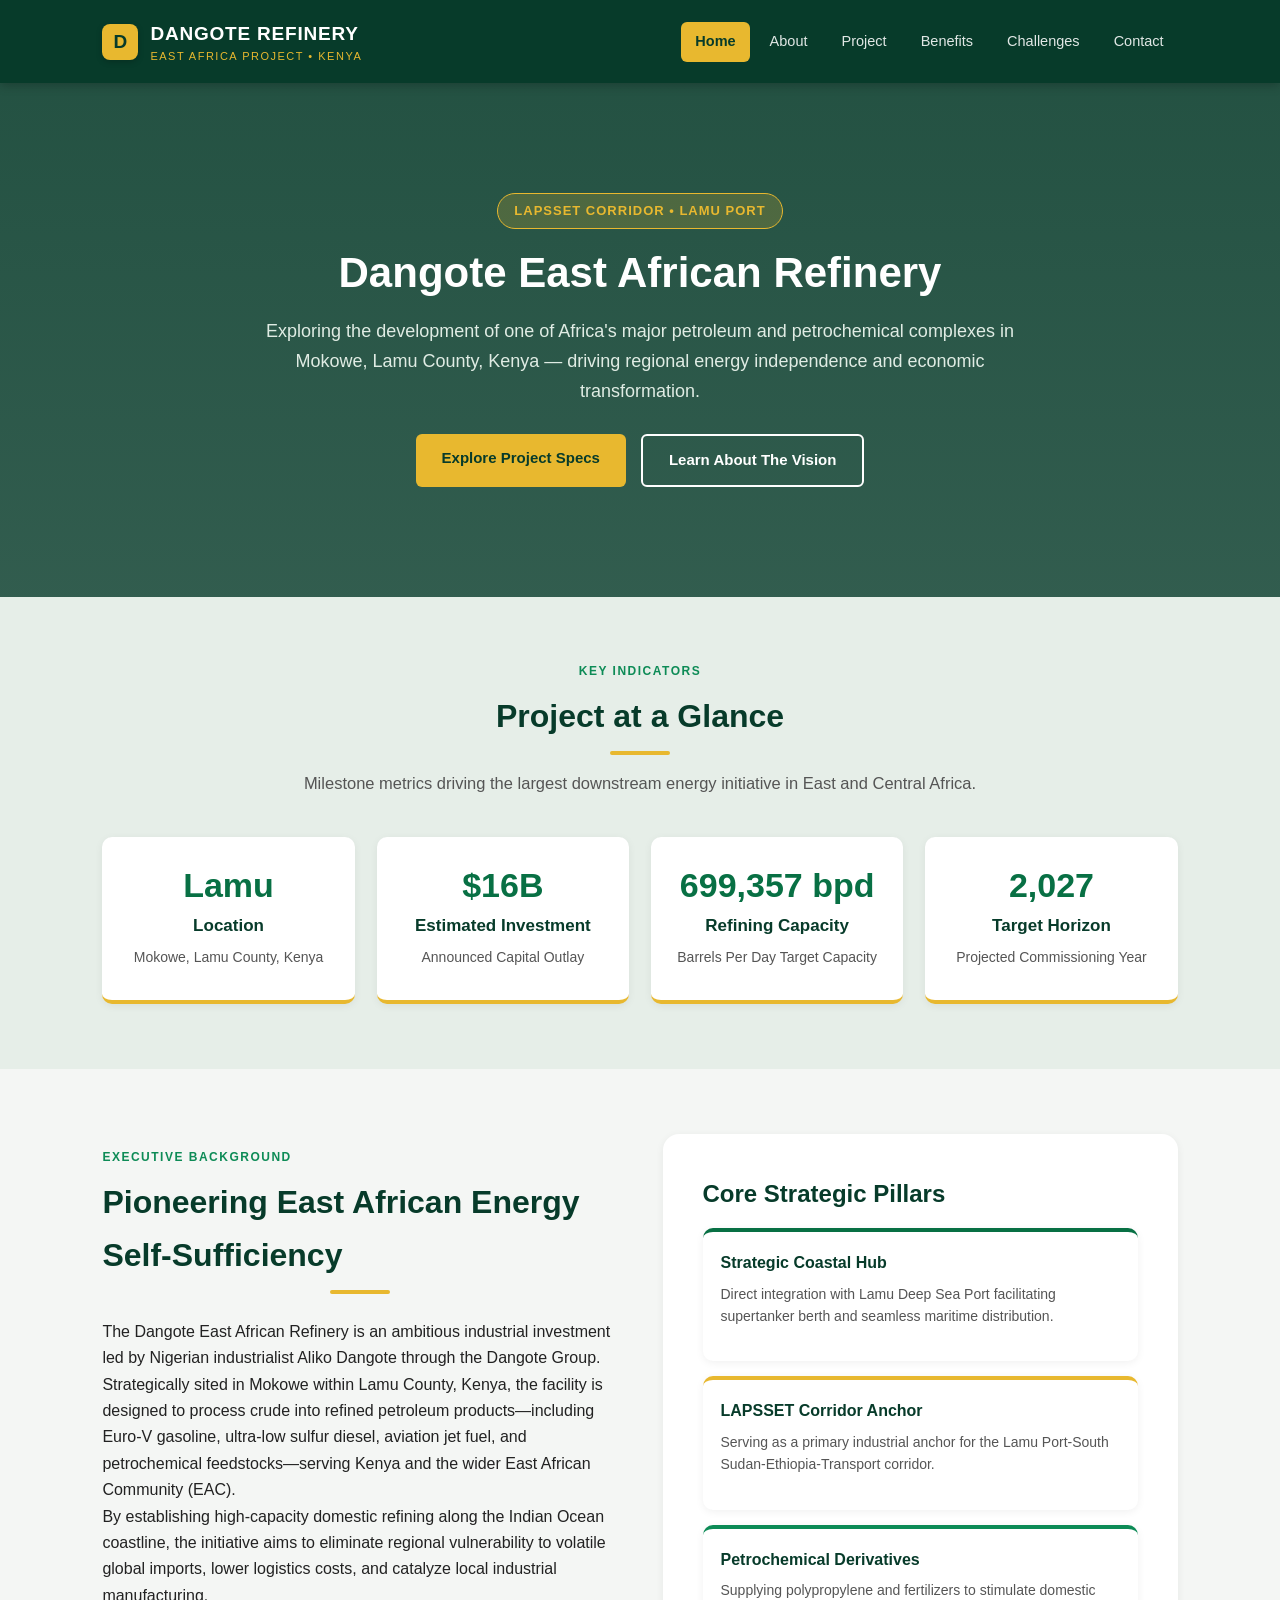
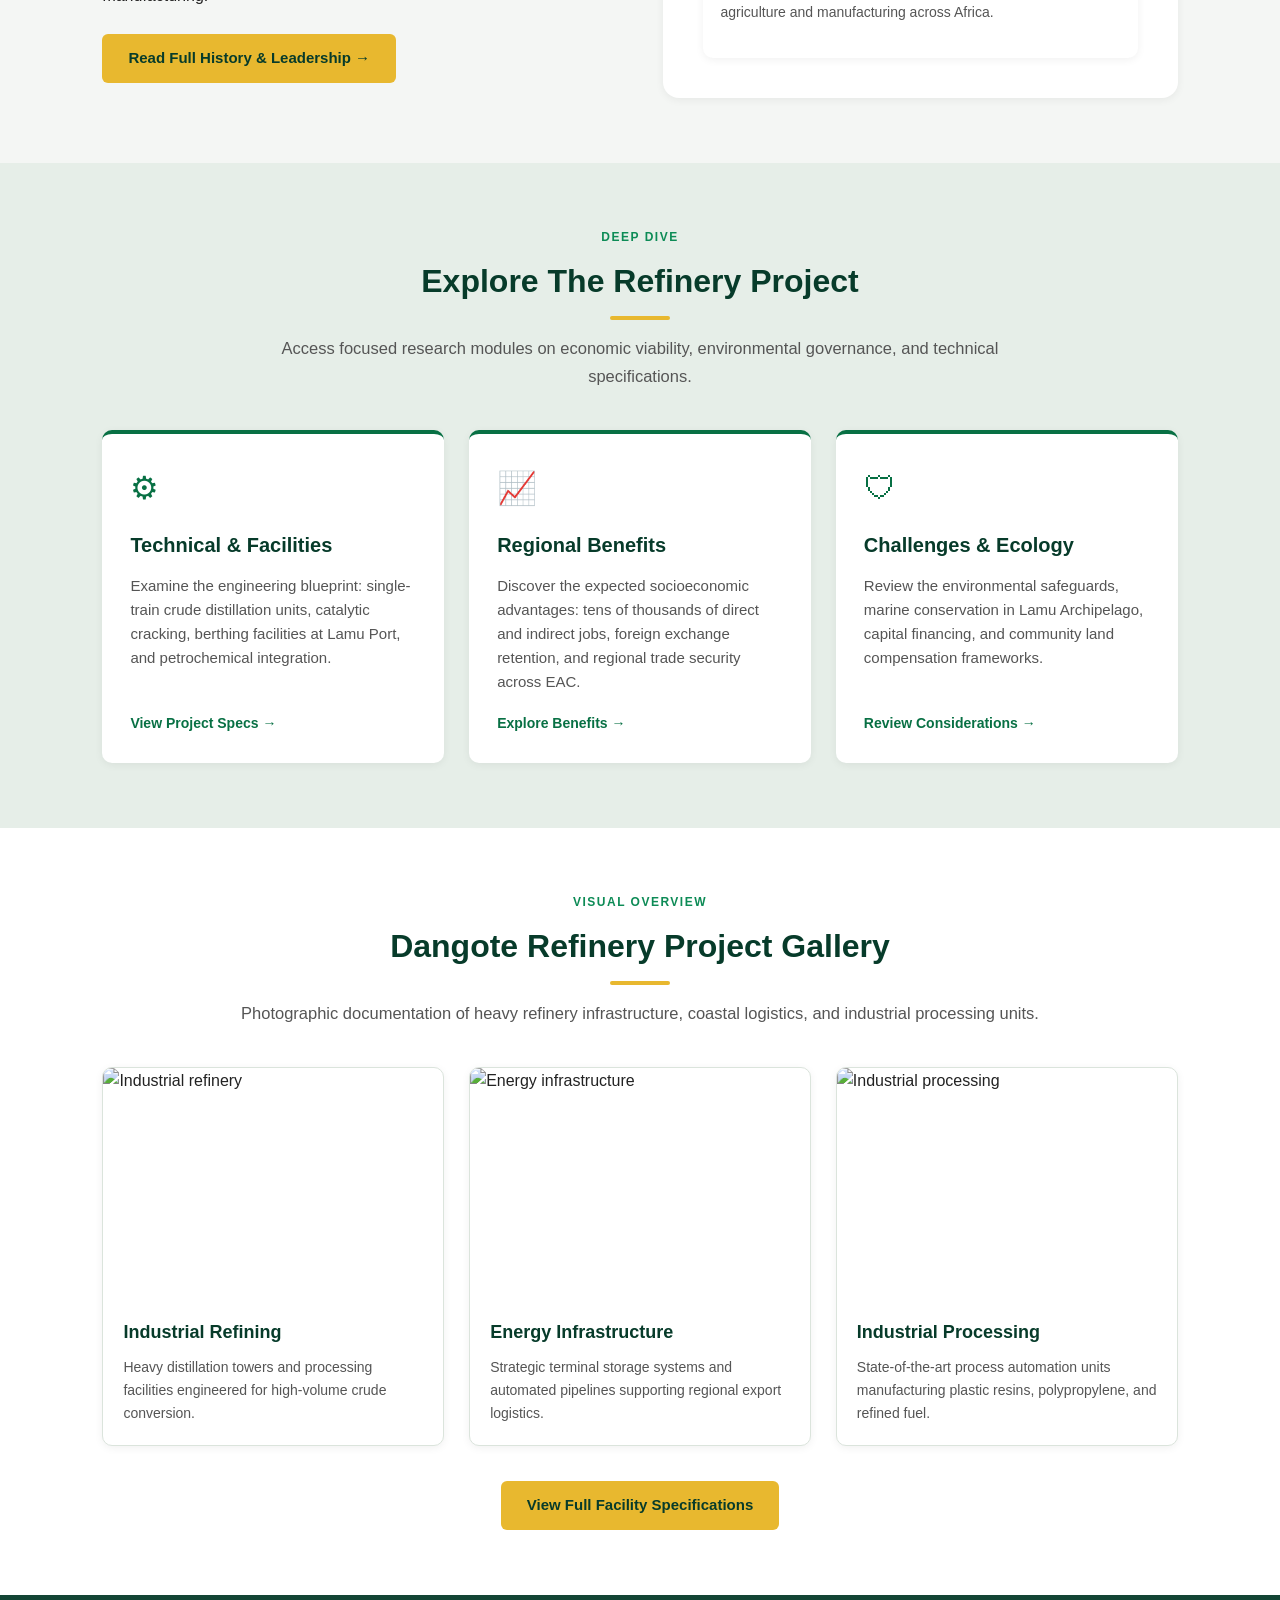
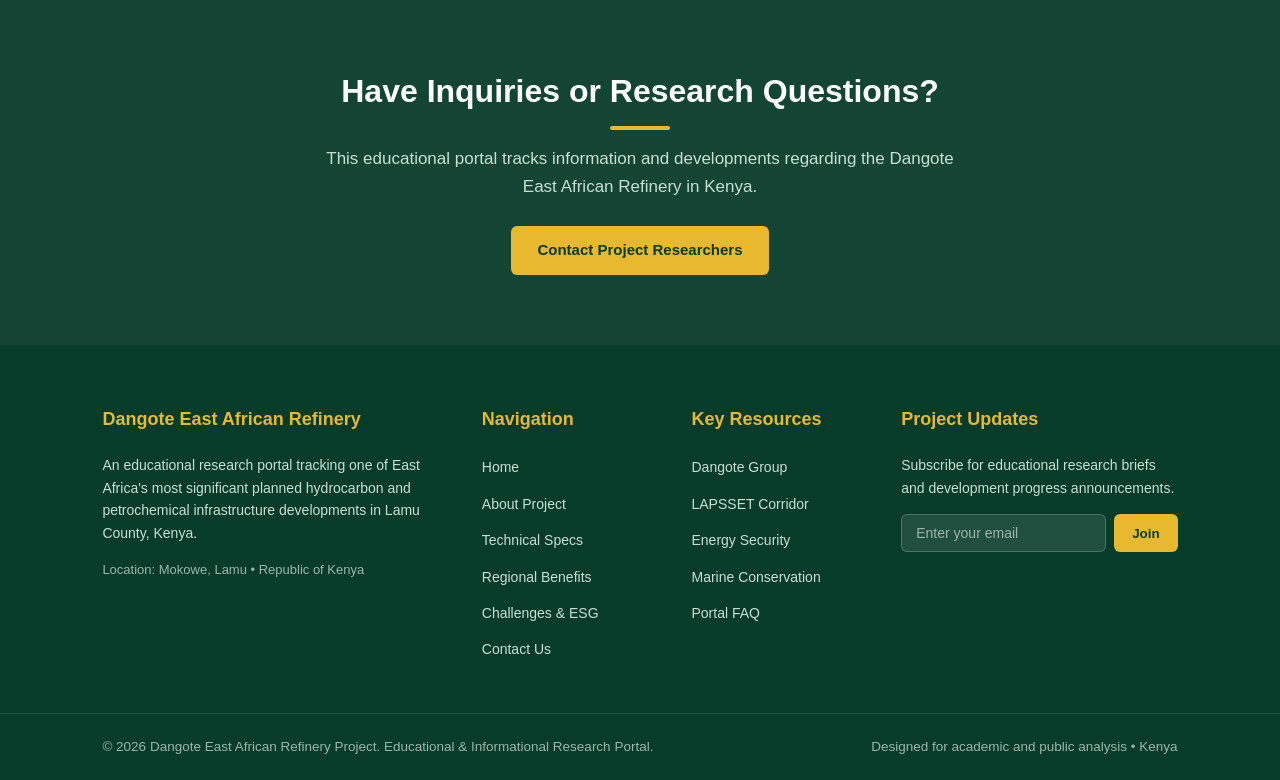
==== commit cfbedbda: "update images" ====
--- a/index.html
+++ b/index.html
@@ -183,7 +183,7 @@
         <div class="gallery-grid">
             <div class="gallery-card">
                 <div class="gallery-img-container" data-caption="Industrial Refining - Advanced distillation units for refined petroleum fuels">
-                    <img src="https://images.unsplash.com/photo-1513828583688-c52646e2e2af?w=800" alt="Industrial refinery">
+                    <img src="https://images.unsplash.com/photo-1678532685208-54acdd41187d?w=600&auto=format&fit=crop&q=60&ixlib=rb-4.1.0&ixid=NHwxMjA3fDA%3D" alt="Industrial refinery">
                     <div class="gallery-overlay">Click to enlarge</div>
                 </div>
                 <div class="gallery-body">
@@ -194,7 +194,7 @@
 
             <div class="gallery-card">
                 <div class="gallery-img-container" data-caption="Energy Infrastructure - High capacity storage tanks and pipeline networks">
-                    <img src="https://images.unsplash.com/photo-1473341304170-971dccb5ac1e?w=800" alt="Energy infrastructure">
+                    <img src="https://images.unsplash.com/photo-1516199423456-1f1e91b06f25?w=600&auto=format&fit=crop&q=60&ixlib=rb-4.1.0&ixid=NHwxMjA3fDA%3D" alt="Energy infrastructure">
                     <div class="gallery-overlay">Click to enlarge</div>
                 </div>
                 <div class="gallery-body">
@@ -205,7 +205,7 @@
 
             <div class="gallery-card">
                 <div class="gallery-img-container" data-caption="Petrochemical Processing - Fluidized catalytic cracking and polymer units">
-                    <img src="https://images.unsplash.com/photo-1567789884554-0b844b597180?w=800" alt="Industrial processing">
+                    <img src="https://images.unsplash.com/photo-1588011930968-eadac80e6a5a?w=600&auto=format&fit=crop&q=60&ixlib=rb-4.1.0&ixid=NHwxMjA3fDA%3D" alt="Industrial processing">
                     <div class="gallery-overlay">Click to enlarge</div>
                 </div>
                 <div class="gallery-body">
